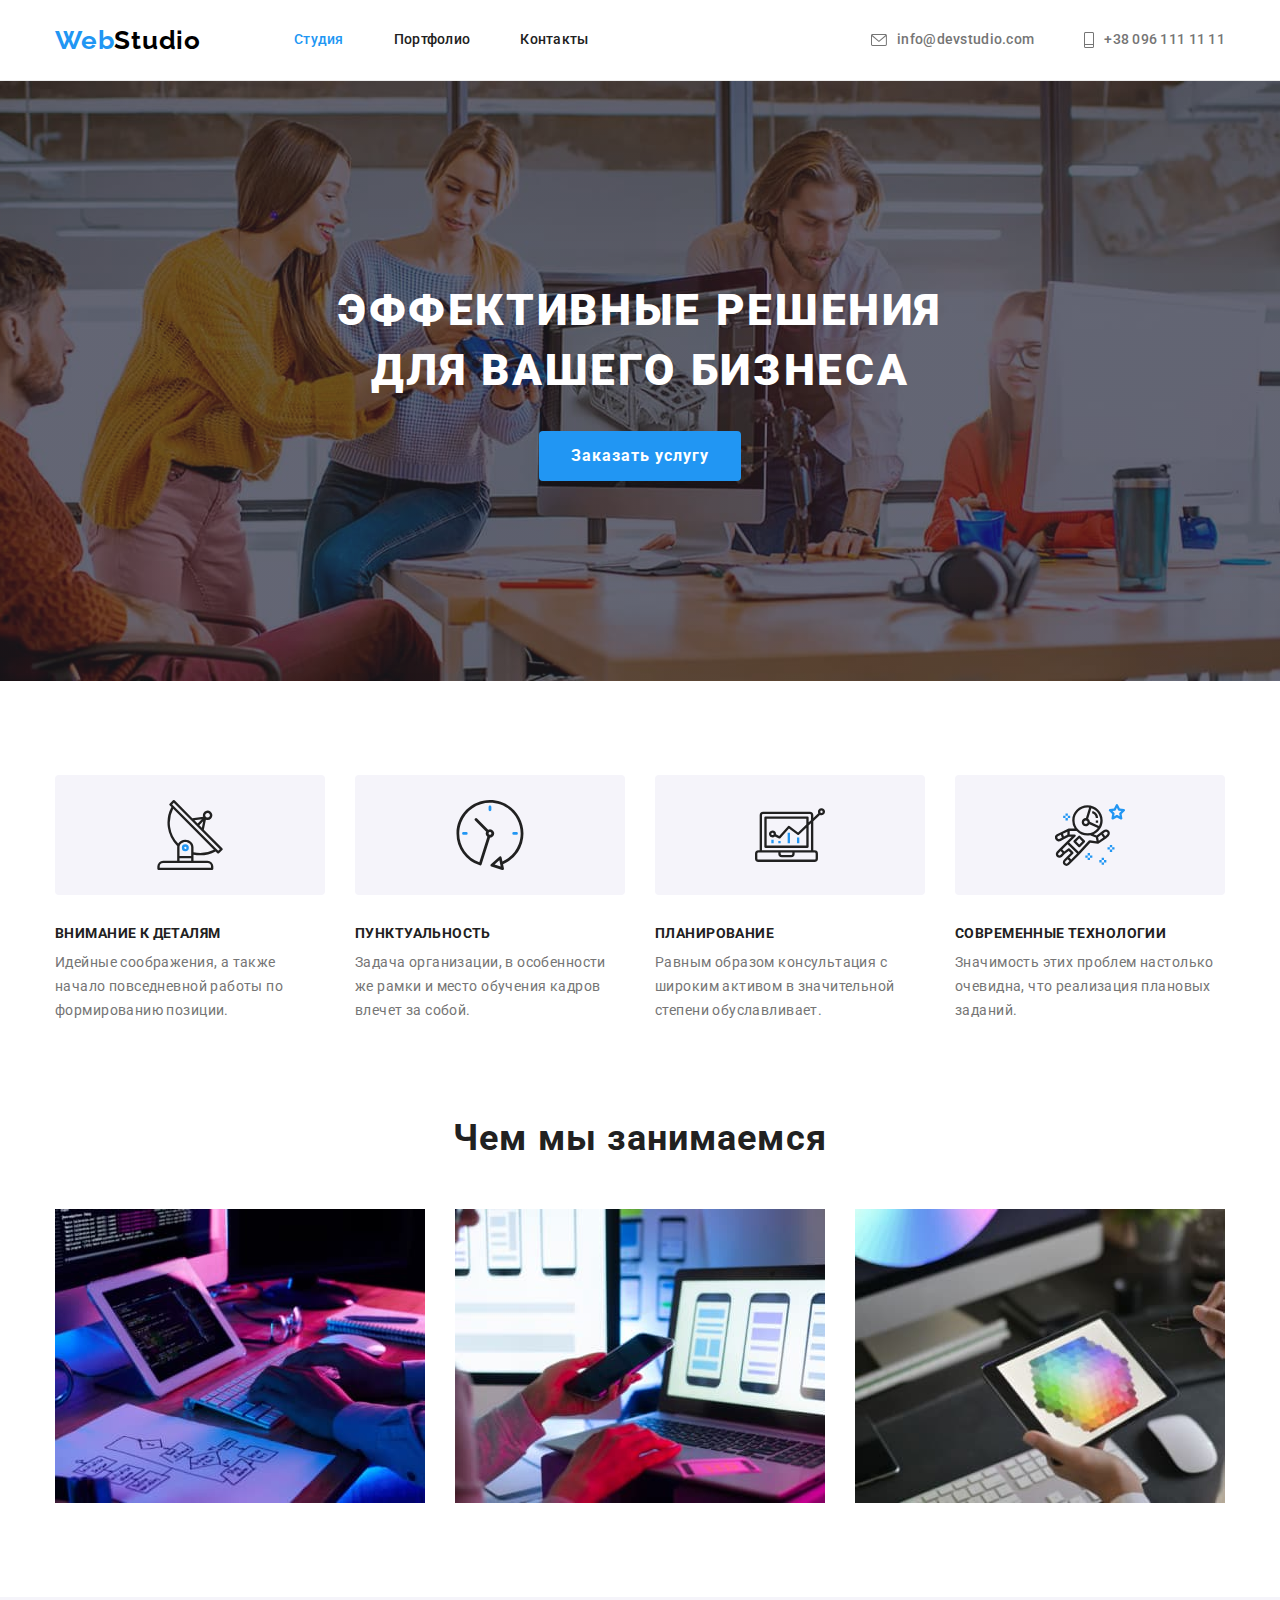
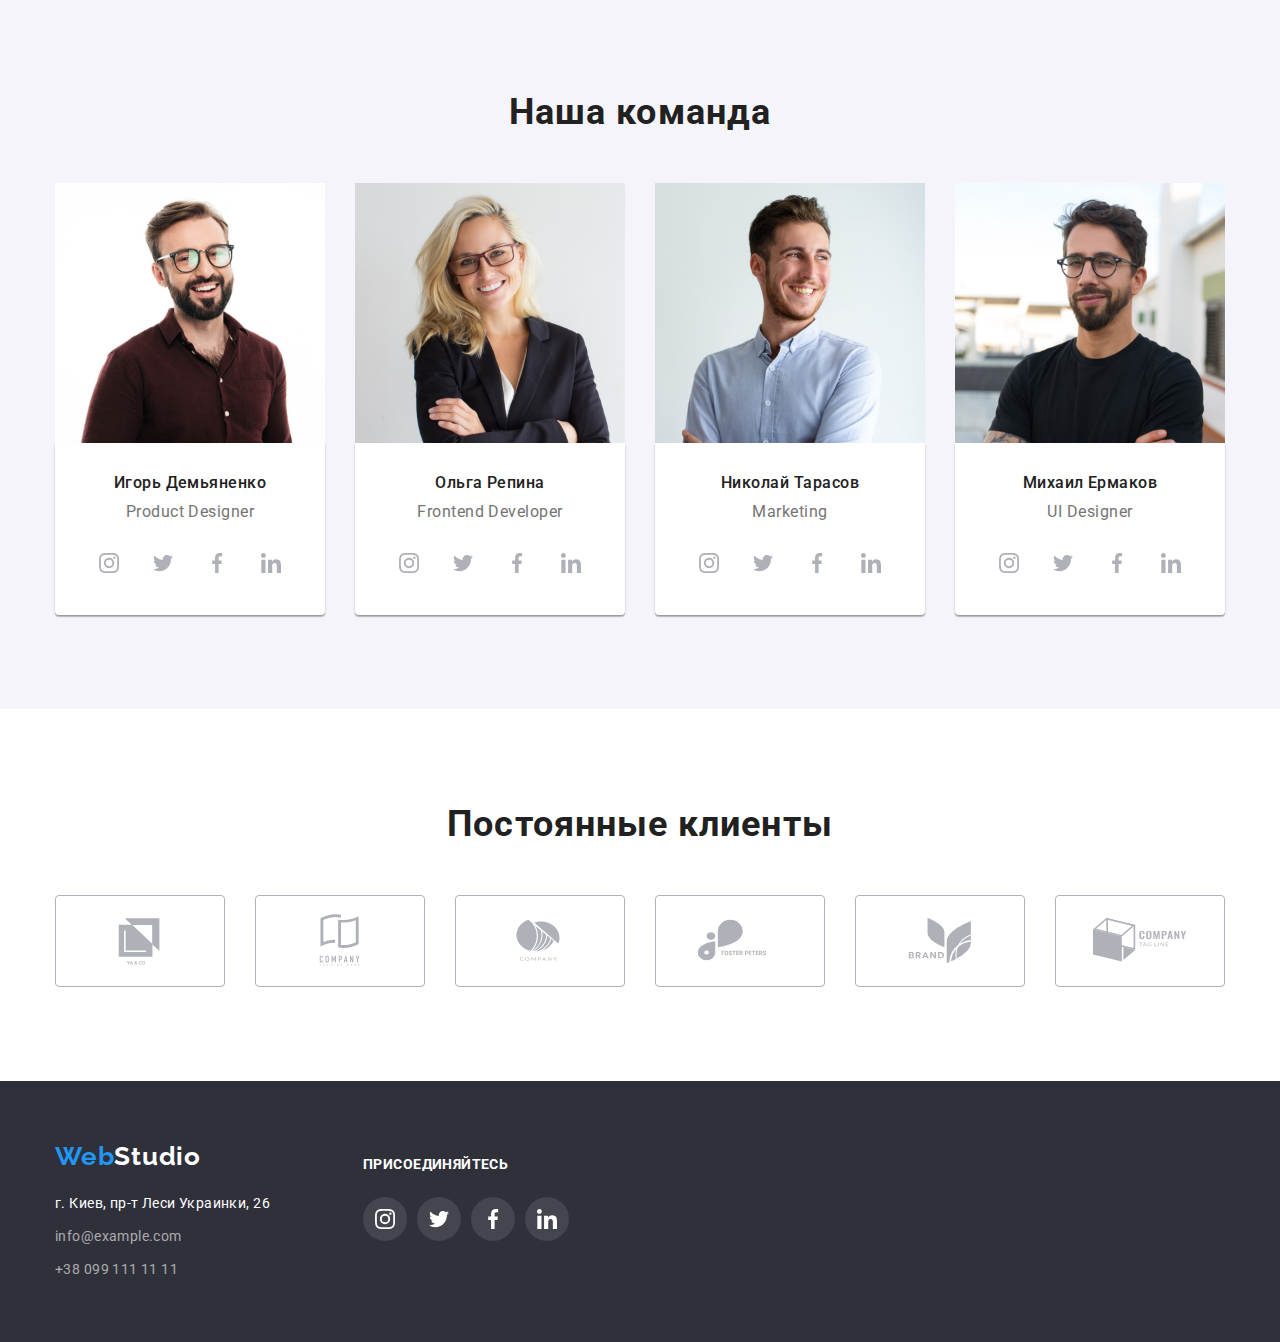
==== index.html @ 46b09ffe "Initial commit" ====
<!DOCTYPE html>
<html lang="ru">
  <head>
    <meta charset="UTF-8" />
    <meta http-equiv="X-UA-Compatible" content="IE=edge" />
    <meta name="viewport" content="width=device-width, initial-scale=1.0" />
    <title>Студия</title>
    <link rel="preconnect" href="https://fonts.googleapis.com" />
    <link rel="preconnect" href="https://fonts.gstatic.com" crossorigin />
    <link
      href="https://fonts.googleapis.com/css2?family=Raleway:wght@700&family=Roboto:wght@400;500;700;900&display=swap"
      rel="stylesheet"
    />
    <link
      rel="stylesheet"
      href="https://cdnjs.cloudflare.com/ajax/libs/modern-normalize/1.0.0/modern-normalize.min.css"
    />
    <link rel="stylesheet" href="./css/styles.css" />
  </head>

  <body>
    <!-- Секція хедер -->
    <header class="page-header">
      <div class="container header-container">
        <a class="logo header-logo link" href="./index.html"
          >Web<span class="header-title-part">Studio</span>
        </a>
        <nav class="header-nav">
          <ul class="list header-list">
            <li class="header-item">
              <a class="header-text header-link link current-link" href="./index.html">Студия</a>
            </li>
            <li class="header-item">
              <a class="header-text header-link link" href="./portfolio.html">Портфолио</a>
            </li>
            <li class="header-item">
              <a class="header-text header-link link" href="">Контакты</a>
            </li>
          </ul>
        </nav>
        <ul class="list header-list">
          <li class="header-item">
            <a
              class="header-text header-contact header-link-icon link"
              href="mailto:info@devstudio.com"
            >
              <svg class="header-icon" width="16" height="12">
                <use href="./images/icons.svg.svg#icon-mail"></use>
              </svg>
              info@devstudio.com
            </a>
          </li>
          <li class="header-item">
            <a class="header-text header-contact header-link-icon link" href="tel:+380961111111">
              <svg class="header-icon" width="10" height="16">
                <use href="./images/icons.svg.svg#icon-phone"></use>
              </svg>
              +38 096 111 11 11
            </a>
          </li>
        </ul>
      </div>
    </header>
    <!-- Блок унікального контенту -->
    <main>
      <!-- Секция Hero -->
      <section class="hero">
        <div class="container">
          <h1 class="main-title">Эффективные решения для вашего бизнеса</h1>
          <button class="btn-hero btn" type="button">Заказать услугу</button>
        </div>
      </section>
      <!-- Секция Feature -->
      <section class="feature section-bord">
        <div class="container">
          <h2 class="visually-hidden">Особенности Web Studio</h2>
          <ul class="feature-list card-set list">
            <li class="feature-item card-set-item">
              <div class="feature-icon">
                <svg width="70" height="70">
                  <use href="./images/icons.svg.svg#icon-antenna"></use>
                </svg>
              </div>
              <h3 class="feature-subtitle">Внимание к деталям</h3>
              <p class="text-feature">
                Идейные соображения, а также начало повседневной работы по формированию позиции.
              </p>
            </li>
            <li class="feature-item card-set-item">
              <div class="feature-icon">
                <svg width="70" height="70">
                  <use href="./images/icons.svg.svg#icon-clock"></use>
                </svg>
              </div>
              <h3 class="feature-subtitle">Пунктуальность</h3>
              <p class="text-feature">
                Задача организации, в особенности же рамки и место обучения кадров влечет за собой.
              </p>
            </li>
            <li class="feature-item card-set-item">
              <div class="feature-icon">
                <svg width="70" height="70">
                  <use href="./images/icons.svg.svg#icon-diagram"></use>
                </svg>
              </div>
              <h3 class="feature-subtitle">Планирование</h3>
              <p class="text-feature">
                Равным образом консультация с широким активом в значительной степени обуславливает.
              </p>
            </li>
            <li class="feature-item card-set-item">
              <div class="feature-icon">
                <svg width="70" height="70">
                  <use href="./images/icons.svg.svg#icon-astronaut"></use>
                </svg>
              </div>
              <h3 class="feature-subtitle">Современные технологии</h3>
              <p class="text-feature">
                Значимость этих проблем настолько очевидна, что реализация плановых заданий.
              </p>
            </li>
          </ul>
        </div>
      </section>
      <!-- Секция Work -->
      <section class="work section-bord">
        <div class="container">
          <h2 class="section-title">Чем мы занимаемся</h2>
          <ul class="work-list card-set list">
            <li class="card-set-item">
              <img
                src="./images/work/work-1.jpg"
                alt="Чем мы занимаемся 1"
                width="370"
                height="295"
              />
            </li>
            <li class="card-set-item">
              <img
                src="./images/work/work-2.jpg"
                alt="Чем мы занимаемся 2"
                width="370"
                height="295"
              />
            </li>
            <li class="card-set-item">
              <img
                src="./images/work/work-3.jpg"
                alt="Чем мы занимаемся 3"
                width="370"
                height="295"
              />
            </li>
          </ul>
        </div>
      </section>
      <!-- Секция Team -->
      <section class="team section-bord">
        <div class="container">
          <h2 class="section-title">Наша команда</h2>
          <ul class="card-set list">
            <li class="card-team card-set-item">
              <img src="./images/team/team-1.jpg" alt="Игорь Демьяненко" width="270" height="260" />
              <div class="team-wrapper">
                <h3 class="caption-team">Игорь Демьяненко</h3>
                <p class="text-team" lang="en">Product Designer</p>
                <ul class="social-media list">
                  <li class="social-media-item">
                    <a
                      class="social-media-link link"
                      href=""
                      target="_blank"
                      rel="noopenet noreferrer"
                      aria-label="instagram"
                    >
                      <svg class="social-media-icon" width="20" height="20">
                        <use href="./images/icons.svg.svg#icon-instagram"></use>
                      </svg>
                    </a>
                  </li>
                  <li class="social-media-item">
                    <a
                      class="social-media-link link"
                      href=""
                      target="_blank"
                      rel="noopenet noreferrer"
                      aria-label="twitter"
                    >
                      <svg class="social-media-icon" width="20" height="20">
                        <use href="./images/icons.svg.svg#icon-twitter"></use>
                      </svg>
                    </a>
                  </li>
                  <li class="social-media-item">
                    <a
                      class="social-media-link link"
                      href=""
                      target="_blank"
                      rel="noopenet noreferrer"
                      aria-label="facebook"
                    >
                      <svg class="social-media-icon" width="20" height="20">
                        <use href="./images/icons.svg.svg#icon-facebook"></use>
                      </svg>
                    </a>
                  </li>
                  <li class="social-media-item">
                    <a
                      class="social-media-link link"
                      href=""
                      target="_blank"
                      rel="noopenet noreferrer"
                      aria-label="linkedin"
                    >
                      <svg class="social-media-icon" width="20" height="20">
                        <use href="./images/icons.svg.svg#icon-linkedin"></use>
                      </svg>
                    </a>
                  </li>
                </ul>
              </div>
            </li>
            <li class="card-team card-set-item">
              <img src="./images/team/team-2.jpg" alt="Ольга Репина" width="270" height="260" />
              <div class="team-wrapper">
                <h3 class="caption-team">Ольга Репина</h3>
                <p class="text-team" lang="en">Frontend Developer</p>
                <ul class="social-media list">
                  <li class="social-media-item">
                    <a
                      class="social-media-link link"
                      href=""
                      target="_blank"
                      rel="noopenet noreferrer"
                      aria-label="instagram"
                    >
                      <svg class="social-media-icon" width="20" height="20">
                        <use href="./images/icons.svg.svg#icon-instagram"></use>
                      </svg>
                    </a>
                  </li>
                  <li class="social-media-item">
                    <a
                      class="social-media-link link"
                      href=""
                      target="_blank"
                      rel="noopenet noreferrer"
                      aria-label="-twitter"
                    >
                      <svg class="social-media-icon" width="20" height="20">
                        <use href="./images/icons.svg.svg#icon-twitter"></use>
                      </svg>
                    </a>
                  </li>
                  <li class="social-media-item">
                    <a
                      class="social-media-link link"
                      href=""
                      target="_blank"
                      rel="noopenet noreferrer"
                      aria-label="facebook"
                    >
                      <svg class="social-media-icon" width="20" height="20">
                        <use href="./images/icons.svg.svg#icon-facebook"></use>
                      </svg>
                    </a>
                  </li>
                  <li class="social-media-item">
                    <a
                      class="social-media-link link"
                      href=""
                      target="_blank"
                      rel="noopenet noreferrer"
                      aria-label="linkedin"
                    >
                      <svg class="social-media-icon" width="20" height="20">
                        <use href="./images/icons.svg.svg#icon-linkedin"></use>
                      </svg>
                    </a>
                  </li>
                </ul>
              </div>
            </li>
            <li class="card-team card-set-item">
              <img src="./images/team/team-3.jpg" alt="Николай Тарасов" width="270" height="260" />
              <div class="team-wrapper">
                <h3 class="caption-team">Николай Тарасов</h3>
                <p class="text-team" lang="en">Marketing</p>
                <ul class="social-media list">
                  <li class="social-media-item">
                    <a
                      class="social-media-link link"
                      href=""
                      target="_blank"
                      rel="noopenet noreferrer"
                      aria-label="instagram"
                    >
                      <svg class="social-media-icon" width="20" height="20">
                        <use href="./images/icons.svg.svg#icon-instagram"></use>
                      </svg>
                    </a>
                  </li>
                  <li class="social-media-item">
                    <a
                      class="social-media-link link"
                      href=""
                      target="_blank"
                      rel="noopenet noreferrer"
                      aria-label="twitter"
                    >
                      <svg class="social-media-icon" width="20" height="20">
                        <use href="./images/icons.svg.svg#icon-twitter"></use>
                      </svg>
                    </a>
                  </li>
                  <li class="social-media-item">
                    <a
                      class="social-media-link link"
                      href=""
                      target="_blank"
                      rel="noopenet noreferrer"
                      aria-label="facebook"
                    >
                      <svg class="social-media-icon" width="20" height="20">
                        <use href="./images/icons.svg.svg#icon-facebook"></use>
                      </svg>
                    </a>
                  </li>
                  <li class="social-media-item">
                    <a
                      class="social-media-link link"
                      href=""
                      target="_blank"
                      rel="noopenet noreferrer"
                      aria-label="linkedin"
                    >
                      <svg class="social-media-icon" width="20" height="20">
                        <use href="./images/icons.svg.svg#icon-linkedin"></use>
                      </svg>
                    </a>
                  </li>
                </ul>
              </div>
            </li>
            <li class="card-team card-set-item">
              <img src="./images/team/team-4.jpg" alt="Михаил Ермаков" width="270" height="260" />
              <div class="team-wrapper">
                <h3 class="caption-team">Михаил Ермаков</h3>
                <p class="text-team" lang="en">UI Designer</p>
                <ul class="social-media list">
                  <li class="social-media-item">
                    <a
                      class="social-media-link link"
                      href=""
                      target="_blank"
                      rel="noopenet noreferrer"
                      aria-label="instagram"
                    >
                      <svg class="social-media-icon" width="20" height="20">
                        <use href="./images/icons.svg.svg#icon-instagram"></use>
                      </svg>
                    </a>
                  </li>
                  <li class="social-media-item">
                    <a
                      class="social-media-link link"
                      href=""
                      target="_blank"
                      rel="noopenet noreferrer"
                      aria-label="twitter"
                    >
                      <svg class="social-media-icon" width="20" height="20">
                        <use href="./images/icons.svg.svg#icon-twitter"></use>
                      </svg>
                    </a>
                  </li>
                  <li class="social-media-item">
                    <a
                      class="social-media-link link"
                      href=""
                      target="_blank"
                      rel="noopenet noreferrer"
                      aria-label="facebook"
                    >
                      <svg class="social-media-icon" width="20" height="20">
                        <use href="./images/icons.svg.svg#icon-facebook"></use>
                      </svg>
                    </a>
                  </li>
                  <li class="social-media-item">
                    <a
                      class="social-media-link link"
                      href=""
                      target="_blank"
                      rel="noopenet noreferrer"
                      aria-label="linkedin"
                    >
                      <svg class="social-media-icon" width="20" height="20">
                        <use href="./images/icons.svg.svg#icon-linkedin"></use>
                      </svg>
                    </a>
                  </li>
                </ul>
              </div>
            </li>
          </ul>
        </div>
      </section>
      <!-- Секція Client -->
      <section class="section-bord">
        <div class="container">
          <h2 class="client-title section-title">Постоянные клиенты</h2>
          <ul class="client-list list">
            <li class="client-item">
              <a
                class="client-link link"
                href=""
                target="_blank"
                rel="noopenet noreferrer"
                aria-label="client-1"
              >
                <svg class="client-icon" width="106" height="60">
                  <use href="./images/icons.svg.svg#icon-client-1"></use>
                </svg>
              </a>
            </li>
            <li class="client-item">
              <a
                class="client-link link"
                href=""
                target="_blank"
                rel="noopenet noreferrer"
                aria-label="client-2"
              >
                <svg class="client-icon" width="106" height="60">
                  <use href="./images/icons.svg.svg#icon-client-2"></use>
                </svg>
              </a>
            </li>
            <li class="client-item">
              <a
                class="client-link link"
                href=""
                target="_blank"
                rel="noopenet noreferrer"
                aria-label="client-3"
              >
                <svg class="client-icon" width="106" height="60">
                  <use href="./images/icons.svg.svg#icon-client-3"></use>
                </svg>
              </a>
            </li>
            <li class="client-item">
              <a
                class="client-link link"
                href=""
                target="_blank"
                rel="noopenet noreferrer"
                aria-label="client-4"
              >
                <svg class="client-icon" width="106" height="60">
                  <use href="./images/icons.svg.svg#icon-client-4"></use>
                </svg>
              </a>
            </li>
            <li class="client-item">
              <a
                class="client-link link"
                href=""
                target="_blank"
                rel="noopenet noreferrer"
                aria-label="client-5"
              >
                <svg class="client-icon" width="106" height="60">
                  <use href="./images/icons.svg.svg#icon-client-5"></use>
                </svg>
              </a>
            </li>
            <li class="client-item">
              <a
                class="client-link link"
                href=""
                target="_blank"
                rel="noopenet noreferrer"
                aria-label="client-6"
              >
                <svg class="client-icon" width="106" height="60">
                  <use href="./images/icons.svg.svg#icon-client-6"></use>
                </svg>
              </a>
            </li>
          </ul>
        </div>
      </section>
    </main>
    <!-- Секція футер -->
    <footer class="footer">
      <div class="footer-container container">
        <h2 class="visually-hidden">Контакты Web Studio</h2>
        <div>
          <a class="logo footer-logo link" href="./index.html"
            >Web<span class="footer-title-part">Studio</span>
          </a>
          <address class="footer-contact address">
            <a
              class="footer-contact-link link"
              href="https://goo.gl/maps/JN8UMffVMjtooEgM7"
              target="_blank"
              rel="noopenet noreferrer"
              >г. Киев, пр-т Леси Украинки, 26</a
            >
            <ul class="list">
              <li class="footer-contact-item">
                <a class="footer-contact-list link" href="mailto:info@example.com"
                  >info@example.com</a
                >
              </li>
              <li>
                <a class="footer-contact-list link" href="tel:+380991111111">+38 099 111 11 11</a>
              </li>
            </ul>
          </address>
        </div>

        <div class="social-media-group">
          <strong class="subtitle-social">присоединяйтесь</strong>
          <ul class="social-media list">
            <li class="social-media-item">
              <a
                class="social-media-link footer-social-media-link link"
                href=""
                target="_blank"
                rel="noopenet noreferrer"
                aria-label="instagram"
              >
                <svg class="social-media-icon" width="20" height="20">
                  <use href="./images/icons.svg.svg#icon-instagram"></use>
                </svg>
              </a>
            </li>
            <li class="social-media-item">
              <a
                class="social-media-link footer-social-media-link link"
                href=""
                target="_blank"
                rel="noopenet noreferrer"
                aria-label="twitter"
              >
                <svg class="social-media-icon" width="20" height="20">
                  <use href="./images/icons.svg.svg#icon-twitter"></use>
                </svg>
              </a>
            </li>
            <li class="social-media-item">
              <a
                class="social-media-link footer-social-media-link link"
                href=""
                target="_blank"
                rel="noopenet noreferrer"
                aria-label="facebook"
              >
                <svg class="social-media-icon" width="20" height="20">
                  <use href="./images/icons.svg.svg#icon-facebook"></use>
                </svg>
              </a>
            </li>
            <li class="social-media-item">
              <a
                class="social-media-link footer-social-media-link link"
                href=""
                target="_blank"
                rel="noopenet noreferrer"
                aria-label="linkedin"
              >
                <svg class="social-media-icon" width="20" height="20">
                  <use href="./images/icons.svg.svg#icon-linkedin"></use>
                </svg>
              </a>
            </li>
          </ul>
        </div>
      </div>
    </footer>
  </body>
</html>
---- css/styles.css ----
:root {
  /* fonts */
  --main-font: 'Roboto';
  --secondary-font: 'Raleway';

  /* text colors */
  --accent-txt-cl: #2196f3;
  --basic-txt-title: #212121;
  --basic-txt-subtitle: #757575;
  --font-txt-cl: rgba(255, 255, 255, 0.6);

  /* bg-colors */

  --accent-btn-bc: #2196f3;
  --no-accent-btn-bc: #f5f4fa;
  --hover-focus-btn-bc: #188ce8;
  --dark-bc: #2f303a;
  --light-bc: #f5f4fa;

  /* others color */

  --contrast-light-txt-bc: #ffffff;
  --contrast-dark-txt-bc: #000000;
  --icon-cl: #afb1b8;

  /* others */

  --items: 4;
  --indent: 30px;
}

body {
  font-family: var(--main-font), sans-serif;
  font-size: 14px;
  line-height: 1.71;
  color: var(--basic-txt-subtitle);
}

h1,
h2,
h3,
h4,
p {
  margin: 0;
}

img {
  display: block;
  max-width: 100%;
  height: auto;
}

/* common styles start */
.container {
  width: 1200px;
  padding-left: 15px;
  padding-right: 15px;
  margin-left: auto;
  margin-right: auto;
}

.link {
  text-decoration: none;
}

.list {
  list-style: none;
  margin: 0;
  padding: 0;
}

.address {
  font-style: normal;
}

.visually-hidden {
  position: absolute;
  width: 1px;
  height: 1px;
  margin: -1px;
  border: 0;
  padding: 0;
  white-space: nowrap;
  clip-path: inset(100%);
  clip: rect(0 0 0 0);
  overflow: hidden;
}

.logo {
  font-family: var(--secondary-font);
  font-weight: 700;
  font-size: 26px;
  line-height: 1.19;
  letter-spacing: 0.03em;
  color: var(--accent-txt-cl);
  margin-right: 93px;
}

.header-title-part {
  color: var(--contrast-dark-txt-bc);
}

.footer-title-part {
  color: var(--contrast-light-txt-bc);
}

.btn {
  cursor: pointer;
  border: none;
}

.card-set {
  display: flex;
  flex-wrap: wrap;
  margin: calc(-1 * var(--indent) / 2);
}

.card-set-item {
  margin: calc(var(--indent) / 2);
  flex-basis: calc((100% - var(--indent) * var(--items)) / var(--items));
}

.card-set-option {
  display: block;
}

.card-set-option:hover,
.card-set-option:focus {
  box-shadow: 0px 1px 1px rgba(0, 0, 0, 0.12), 0px 4px 4px rgba(0, 0, 0, 0.06),
    1px 4px 6px rgba(0, 0, 0, 0.16);
}

.section-bord {
  padding-top: 94px;
  padding-bottom: 94px;
}

/* common styles end */

/* Header section */

.page-header {
  background-color: var(--contrast-light-txt-bc);

  border-bottom: 1px solid #ececec;
}

.header-container {
  display: flex;
  align-items: center;
}

.header-logo {
  margin-right: 93px;
}

.header-list {
  display: flex;
  margin-left: auto;
}

.header-item:not(:last-child) {
  margin-right: 50px;
}

.header-text {
  font-weight: 500;
  font-size: 14px;
  line-height: 1.14;
  letter-spacing: 0.02em;
}

.header-link {
  display: block;
  padding-top: 32px;
  padding-bottom: 32px;

  color: var(--basic-txt-title);
}

.header-link:hover,
.header-link:focus {
  color: var(--accent-txt-cl);
}

.current-link {
  color: var(--accent-txt-cl);
}

.header-contact {
  padding-top: 32px;
  padding-bottom: 32px;

  color: var(--basic-txt-subtitle);
}

.header-contact:hover,
.header-contact:focus {
  color: var(--accent-txt-cl);
}

.header-link-icon {
  display: flex;
  justify-content: center;
  align-items: center;

  color: var(--basic-txt-subtitle);
}

.header-link-icon:hover,
.header-link-icon:focus {
  color: var(--accent-txt-cl);
}

.header-icon {
  margin-right: 10px;

  fill: currentColor;
}

/* Main section */

/* Hero section */

.hero {
  max-width: 1600px;
  margin-right: auto;
  margin-left: auto;
  padding: 200px 0;
  background-color: var(--dark-bc);
  background-image: linear-gradient(rgba(47, 48, 58, 0.4), rgba(47, 48, 58, 0.4)),
    url(../images/hero/hero-bg.jpg);
  background-repeat: no-repeat;
  background-position: center;
  background-size: cover;

  text-align: center;
}

.main-title {
  font-weight: 900;
  font-size: 44px;
  line-height: 1.36;
  text-align: center;
  letter-spacing: 0.06em;
  text-transform: uppercase;
  color: var(--contrast-light-txt-bc);
  margin-left: auto;
  margin-right: auto;
  margin-bottom: 30px;
  width: 696px;
}

.btn-hero {
  display: block;
  margin-left: auto;
  margin-right: auto;
  font-family: inherit;
  font-weight: 700;
  font-size: 16px;
  line-height: 1.88;
  letter-spacing: 0.06em;
  color: var(--contrast-light-txt-bc);
  background-color: var(--accent-btn-bc);
  padding: 10px 32px;
  border-radius: 4px;
}

.btn-hero:hover,
.btn-hero:focus {
  background-color: var(--hover-focus-btn-bc);
  box-shadow: 0px 4px 4px rgba(0, 0, 0, 0.15);
}

/* Feature section */

.feature {
  padding-bottom: 0;
}

.feature-subtitle {
  font-weight: 700;
  font-size: 14px;
  line-height: 1.17;
  letter-spacing: 0.03em;
  text-transform: uppercase;
  color: var(--basic-txt-title);
  margin-bottom: 10px;
}

.text-feature {
  font-weight: 400;
  font-size: 14px;
  line-height: 1.71;
  letter-spacing: 0.03em;
}

/* Work section */

.section-title {
  font-weight: 700;
  font-size: 36px;
  line-height: 1.17;
  text-align: center;
  letter-spacing: 0.03em;
  color: var(--basic-txt-title);

  margin-bottom: 50px;
  margin-left: auto;
  margin-right: auto;
}

.work-list {
  --items: 3;
}

/* Team section */

.team-wrapper {
  padding-top: 30px;
  padding-bottom: 30px;
  box-shadow: 0px 1px 3px rgba(0, 0, 0, 0.12), 0px 1px 1px rgba(0, 0, 0, 0.14),
    0px 2px 1px rgba(0, 0, 0, 0.2);
  border-radius: 0px 0px 4px 4px;
}
.team {
  background-color: var(--light-bc);
}

.card-team {
  background-color: var(--contrast-light-txt-bc);

  --items: 4;
}

.caption-team {
  font-weight: 500;
  font-size: 16px;
  line-height: 1.19;
  text-align: center;
  letter-spacing: 0.03em;
  color: var(--basic-txt-title);

  margin-bottom: 10px;
}

.text-team {
  font-weight: 400;
  font-size: 16px;
  line-height: 1.19;
  text-align: center;
  letter-spacing: 0.03em;
  margin-bottom: 16px;
}

/* Client section */

.client-title {
  margin-bottom: 50px;
}

.client-list {
  display: flex;
  justify-content: center;
}

.client-item {
  width: 170px;
  height: 92px;
}

.client-item:not(:last-child) {
  margin-right: 30px;
}
.client-link {
  display: flex;
  justify-content: center;
  align-items: center;
  height: inherit;
  width: inherit;

  color: var(--icon-cl);

  border: 1px solid var(--icon-cl);
  border-radius: 4px;
}

.client-link:hover,
.client-link:focus {
  color: var(--accent-txt-cl);
  border-color: var(--accent-txt-cl);
}

.client-icon {
  fill: currentColor;
}

/* Footer section */

.footer {
  padding: 60px 0;
  background-color: var(--dark-bc);
}

.footer-container {
  display: flex;
}

.footer-logo {
  display: block;
  width: 145px;
  margin-bottom: 20px;
}

.footer-contact {
  width: 231px;
  font-weight: 400;
  font-size: 14px;
  line-height: 1.71;
  letter-spacing: 0.03em;
}

.footer-contact-link {
  color: var(--contrast-light-txt-bc);
}

.footer-contact-link:hover,
.footer-contact-link:focus {
  color: var(--accent-txt-cl);
}

.footer-contact-item {
  margin-top: 9px;
  margin-bottom: 9px;
}

.footer-contact-list {
  color: var(--font-txt-cl);
}

.footer-contact-list:hover,
.footer-contact-list:focus {
  color: var(--accent-txt-cl);
}

.subtitle-social {
  margin-bottom: 20px;

  font-weight: 700;
  font-size: 14px;
  line-height: 1.14;
  letter-spacing: 0.03em;
  text-transform: uppercase;

  color: #ffffff;
}

.social-media-group {
  margin-top: 12px;
  margin-left: 70px;
}

/* Portfolio html */

.portfolio {
  padding: 94px 0;
}

.card-btn {
  /* --items: 5;
  --indent: 8px; */
  display: flex;
  justify-content: center;
  margin-bottom: 34px;
}

.card-btn-item:not(:last-child) {
  margin-right: 8px;
}

.btn-portfolio {
  display: inline-block;
  font-family: inherit;
  font-weight: 500;
  font-size: 16px;
  line-height: 1.62;
  text-align: center;
  letter-spacing: 0.03em;
  color: var(--basic-txt-title);
  background-color: var(--no-accent-btn-bc);
  border-radius: 4px;
  padding: 6px 22px;
}

.btn-portfolio:hover,
.btn-portfolio:focus {
  color: var(--contrast-light-txt-bc);
  background-color: var(--accent-btn-bc);
  box-shadow: 0px 3px 1px rgba(0, 0, 0, 0.1), 0px 1px 2px rgba(0, 0, 0, 0.08),
    0px 2px 2px rgba(0, 0, 0, 0.12);
  border-radius: 4px;
}

.current-btn {
  color: var(--contrast-light-txt-bc);
  background-color: var(--accent-btn-bc);
}

.card-portfolio {
  --items: 3;
}

.portfolio-wrapper {
  padding: 20px 24px;
  border: 1px solid #eeeeee;
  border-top: none;
}

.caption-portfolio {
  font-weight: 700;
  font-size: 18px;
  line-height: 2;
  letter-spacing: 0.06em;
  color: var(--basic-txt-title);

  margin-bottom: 4px;
}

.text-portfolio {
  font-weight: 400;
  font-size: 16px;
  line-height: 1.88;
  letter-spacing: 0.03em;

  color: var(--basic-txt-subtitle);
}

/* Оформлення іконок */

.feature-icon {
  display: flex;
  justify-content: center;
  align-items: center;

  width: 270px;
  height: 120px;
  background-color: #f5f4fa;
  border-radius: 4px;

  margin-bottom: 30px;
}

.social-media {
  display: flex;
  justify-content: center;

  margin-top: 20px;
}

.social-media-item:not(:last-child) {
  margin-right: 10px;
}

.social-media-link {
  display: flex;
  align-items: center;
  justify-content: center;
  width: 44px;
  height: 44px;

  color: var(--icon-cl);

  border-radius: 50%;
}

.social-media-link:hover,
.social-media-link:focus {
  color: var(--contrast-light-txt-bc);
  background-color: var(--accent-btn-bc);
}

.footer-social-media-link {
  background-color: rgba(255, 255, 255, 0.1);
  color: #ffffff;
}

.social-media-icon {
  fill: currentColor;
}
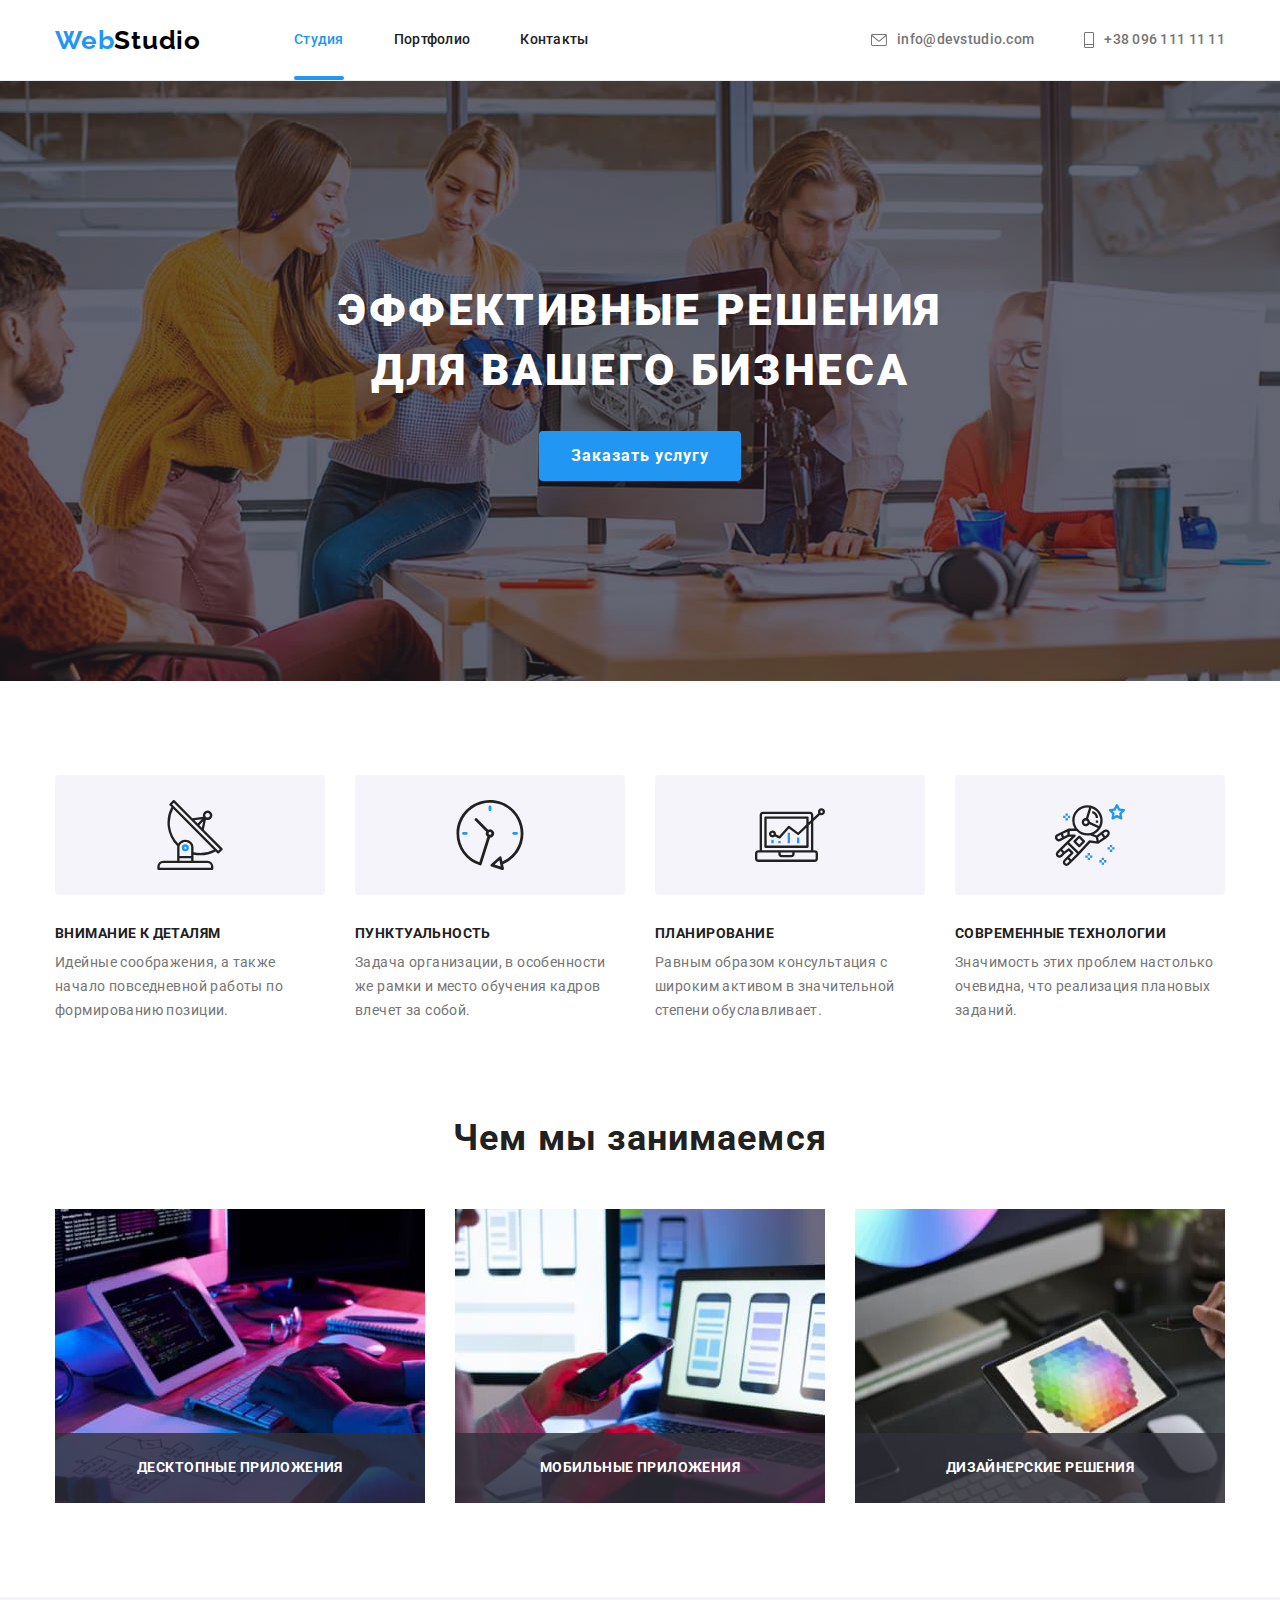
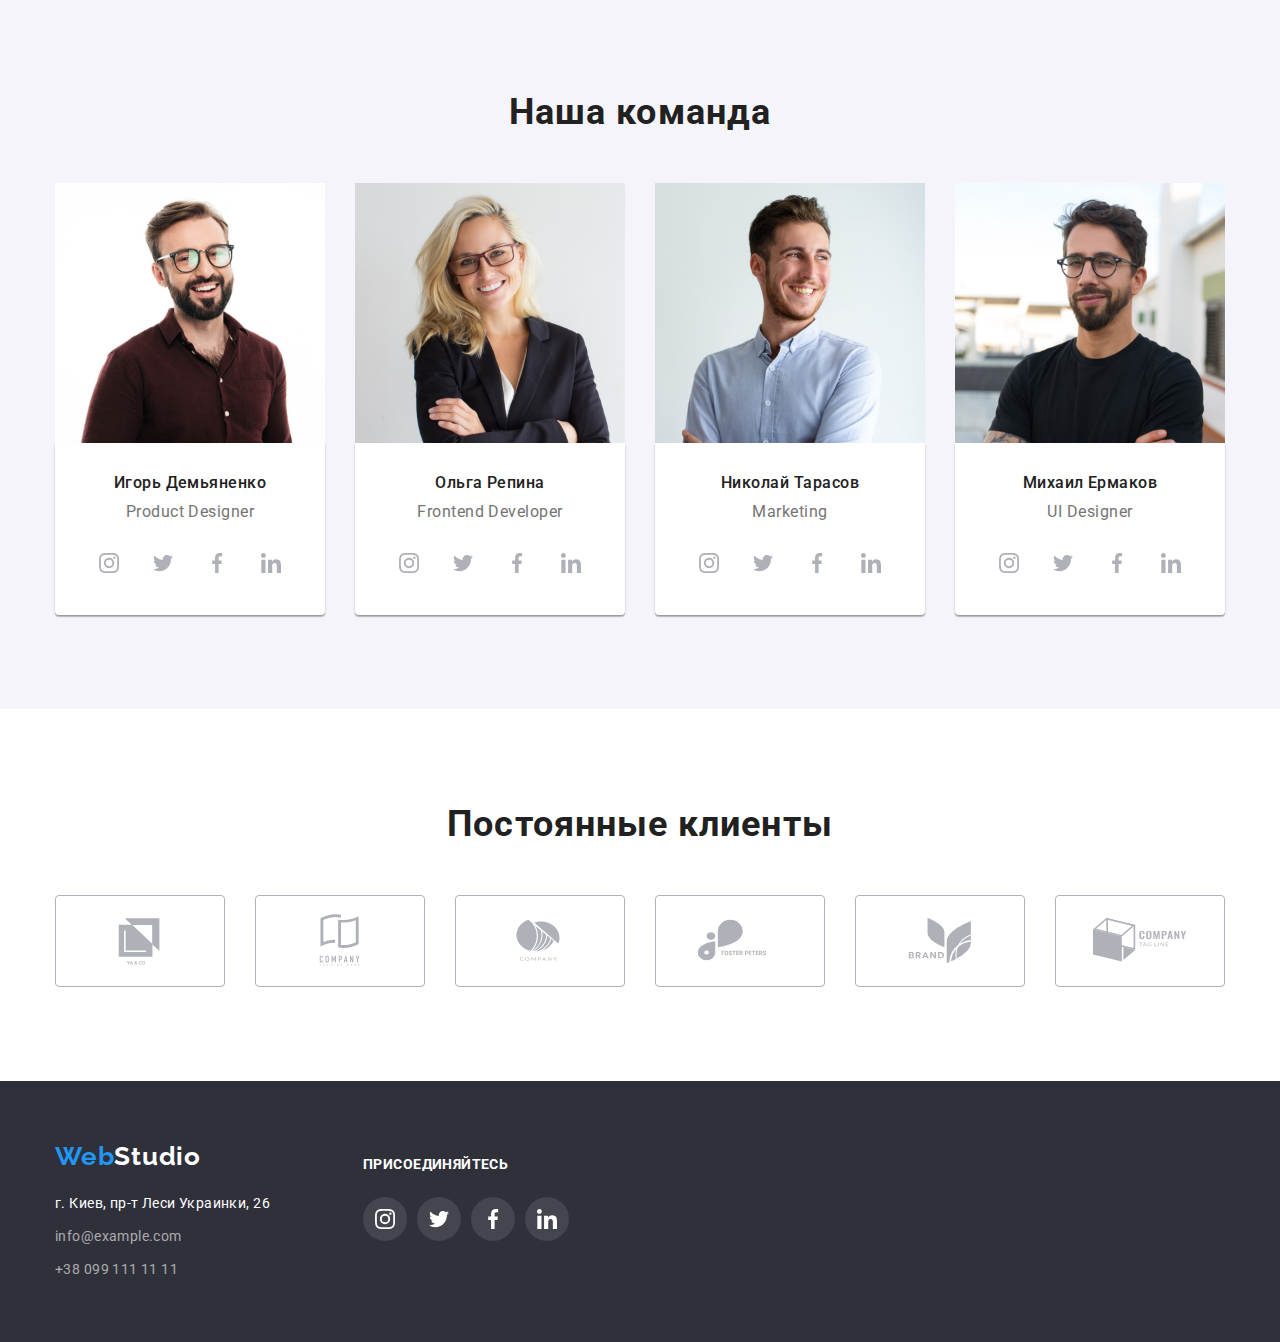
==== commit 595fe7f9: "Додавання анімацій та модального вікна" ====
--- a/index.html
+++ b/index.html
@@ -67,9 +67,10 @@
       <section class="hero">
         <div class="container">
           <h1 class="main-title">Эффективные решения для вашего бизнеса</h1>
-          <button class="btn-hero btn" type="button">Заказать услугу</button>
+          <button class="btn-hero btn" type="button" data-modal-open>Заказать услугу</button>
         </div>
       </section>
+
       <!-- Секция Feature -->
       <section class="feature section-bord">
         <div class="container">
@@ -127,29 +128,32 @@
         <div class="container">
           <h2 class="section-title">Чем мы занимаемся</h2>
           <ul class="work-list card-set list">
-            <li class="card-set-item">
+            <li class="card-set-item work-img">
               <img
                 src="./images/work/work-1.jpg"
                 alt="Чем мы занимаемся 1"
                 width="370"
                 height="295"
               />
-            </li>
-            <li class="card-set-item">
+              <p class="work-item">Десктопные приложения</p>
+            </li>
+            <li class="card-set-item work-img">
               <img
                 src="./images/work/work-2.jpg"
                 alt="Чем мы занимаемся 2"
                 width="370"
                 height="295"
               />
-            </li>
-            <li class="card-set-item">
+              <p class="work-item">Мобильные приложения</p>
+            </li>
+            <li class="card-set-item work-img">
               <img
                 src="./images/work/work-3.jpg"
                 alt="Чем мы занимаемся 3"
                 width="370"
                 height="295"
               />
+              <p class="work-item">Дизайнерские решения</p>
             </li>
           </ul>
         </div>
@@ -581,5 +585,16 @@
         </div>
       </div>
     </footer>
+    <!-- Модальне вікно -->
+    <div class="backdrop is-hidden" data-modal>
+      <div class="modal">
+        <button class="modal-close-btn" type="button" data-modal-close>
+          <svg width="18" height="18">
+            <use href="./images/icons.svg.svg#icon-close"></use>
+          </svg>
+        </button>
+      </div>
+    </div>
+    <script src="./js/modal.js"></script>
   </body>
 </html>
--- a/css/styles.css
+++ b/css/styles.css
@@ -27,6 +27,8 @@
 
   --items: 4;
   --indent: 30px;
+
+  --anim: 250ms cubic-bezier(0.4, 0, 0.2, 1);
 }
 
 body {
@@ -122,12 +124,22 @@
 
 .card-set-option {
   display: block;
+
+  position: relative;
+  overflow: hidden;
+
+  transition: box-shadow var(--anim);
 }
 
 .card-set-option:hover,
 .card-set-option:focus {
   box-shadow: 0px 1px 1px rgba(0, 0, 0, 0.12), 0px 4px 4px rgba(0, 0, 0, 0.06),
     1px 4px 6px rgba(0, 0, 0, 0.16);
+}
+
+.card-set-option:hover .portfolio-overlay,
+.card-set-option:focus .portfolio-overlay {
+  transform: translateY(0);
 }
 
 .section-bord {
@@ -176,6 +188,8 @@
   padding-bottom: 32px;
 
   color: var(--basic-txt-title);
+
+  transition: color var(--anim);
 }
 
 .header-link:hover,
@@ -184,7 +198,20 @@
 }
 
 .current-link {
+  position: relative;
   color: var(--accent-txt-cl);
+}
+
+.current-link::after {
+  content: '';
+  position: absolute;
+  bottom: 0;
+  left: 0;
+
+  width: 100%;
+  height: 4px;
+  background-color: var(--accent-txt-cl);
+  border-radius: 2px;
 }
 
 .header-contact {
@@ -192,6 +219,8 @@
   padding-bottom: 32px;
 
   color: var(--basic-txt-subtitle);
+
+  transition: color var(--anim);
 }
 
 .header-contact:hover,
@@ -205,6 +234,8 @@
   align-items: center;
 
   color: var(--basic-txt-subtitle);
+
+  transition: color var(--anim);
 }
 
 .header-link-icon:hover,
@@ -264,6 +295,8 @@
   background-color: var(--accent-btn-bc);
   padding: 10px 32px;
   border-radius: 4px;
+
+  transition: color var(--anim), background-color var(--anim);
 }
 
 .btn-hero:hover,
@@ -312,6 +345,29 @@
 
 .work-list {
   --items: 3;
+}
+
+.work-img {
+  position: relative;
+}
+
+.work-item {
+  position: absolute;
+  bottom: 0;
+  left: 0;
+  width: 100%;
+  height: 70px;
+  padding: 27px;
+  background-color: rgba(47, 48, 58, 0.8);
+
+  font-weight: 700;
+  font-size: 14px;
+  line-height: 1.14;
+  text-align: center;
+  letter-spacing: 0.03em;
+  text-transform: uppercase;
+
+  color: var(--contrast-light-txt-bc);
 }
 
 /* Team section */
@@ -383,6 +439,8 @@
 
   border: 1px solid var(--icon-cl);
   border-radius: 4px;
+
+  transition: color var(--anim), border-color var(--anim);
 }
 
 .client-link:hover,
@@ -422,6 +480,8 @@
 
 .footer-contact-link {
   color: var(--contrast-light-txt-bc);
+
+  transition: color var(--anim);
 }
 
 .footer-contact-link:hover,
@@ -436,6 +496,8 @@
 
 .footer-contact-list {
   color: var(--font-txt-cl);
+
+  transition: color var(--anim);
 }
 
 .footer-contact-list:hover,
@@ -467,8 +529,6 @@
 }
 
 .card-btn {
-  /* --items: 5;
-  --indent: 8px; */
   display: flex;
   justify-content: center;
   margin-bottom: 34px;
@@ -490,6 +550,9 @@
   background-color: var(--no-accent-btn-bc);
   border-radius: 4px;
   padding: 6px 22px;
+
+  transition: color var(--anim), background-color var(--anim), box-shadow var(--anim),
+    border-radius var(--anim);
 }
 
 .btn-portfolio:hover,
@@ -508,6 +571,9 @@
 
 .card-portfolio {
   --items: 3;
+}
+
+.portfolio-item {
 }
 
 .portfolio-wrapper {
@@ -535,6 +601,33 @@
   color: var(--basic-txt-subtitle);
 }
 
+.sss {
+  position: relative;
+  overflow: hidden;
+}
+
+.portfolio-overlay {
+  position: absolute;
+  top: 0;
+  left: 0;
+
+  transform: translateY(100%);
+
+  padding: 63px 24px;
+  width: 100%;
+  height: 294px;
+  background-color: rgba(33, 150, 243, 0.9);
+
+  font-weight: 400;
+  font-size: 18px;
+  line-height: 1.56;
+  letter-spacing: 0.03em;
+
+  color: var(--contrast-light-txt-bc);
+
+  transition: transform var(--anim);
+}
+
 /* Оформлення іконок */
 
 .feature-icon {
@@ -571,6 +664,8 @@
   color: var(--icon-cl);
 
   border-radius: 50%;
+
+  transition: color var(--anim), background-color var(--anim);
 }
 
 .social-media-link:hover,
@@ -581,9 +676,66 @@
 
 .footer-social-media-link {
   background-color: rgba(255, 255, 255, 0.1);
-  color: #ffffff;
+  color: var(--contrast-light-txt-bc);
 }
 
 .social-media-icon {
   fill: currentColor;
 }
+
+/* Modal windows */
+
+.backdrop {
+  position: fixed;
+  top: 0;
+  left: 0;
+  width: 100%;
+  height: 100%;
+
+  background-color: rgba(0, 0, 0, 0.2);
+
+  opacity: 1;
+  visibility: visible;
+  pointer-events: initial;
+
+  transition: opacity var(--anim-fast), visibility var(--anim-fast);
+}
+
+.backdrop.is-hidden {
+  opacity: 0;
+  visibility: hidden;
+  pointer-events: none;
+}
+
+.modal {
+  position: absolute;
+  top: 50%;
+  left: 50%;
+  transform: translate(-50%, -50%);
+
+  width: 528px;
+  height: 581px;
+
+  background-color: var(--contrast-light-txt-bc);
+  box-shadow: 0px 1px 3px rgba(0, 0, 0, 0.12), 0px 1px 1px rgba(0, 0, 0, 0.14),
+    0px 2px 1px rgba(0, 0, 0, 0.2);
+  border-radius: 4px;
+}
+
+.modal-close-btn {
+  position: absolute;
+  top: 8px;
+  right: 8px;
+
+  display: flex;
+  align-items: center;
+  justify-content: center;
+  width: 30px;
+  height: 30px;
+
+  border: none;
+  border-radius: 50%;
+  background-color: var(--contrast-light-txt-bc);
+  border: 1px solid rgba(0, 0, 0, 0.1);
+  cursor: pointer;
+}
